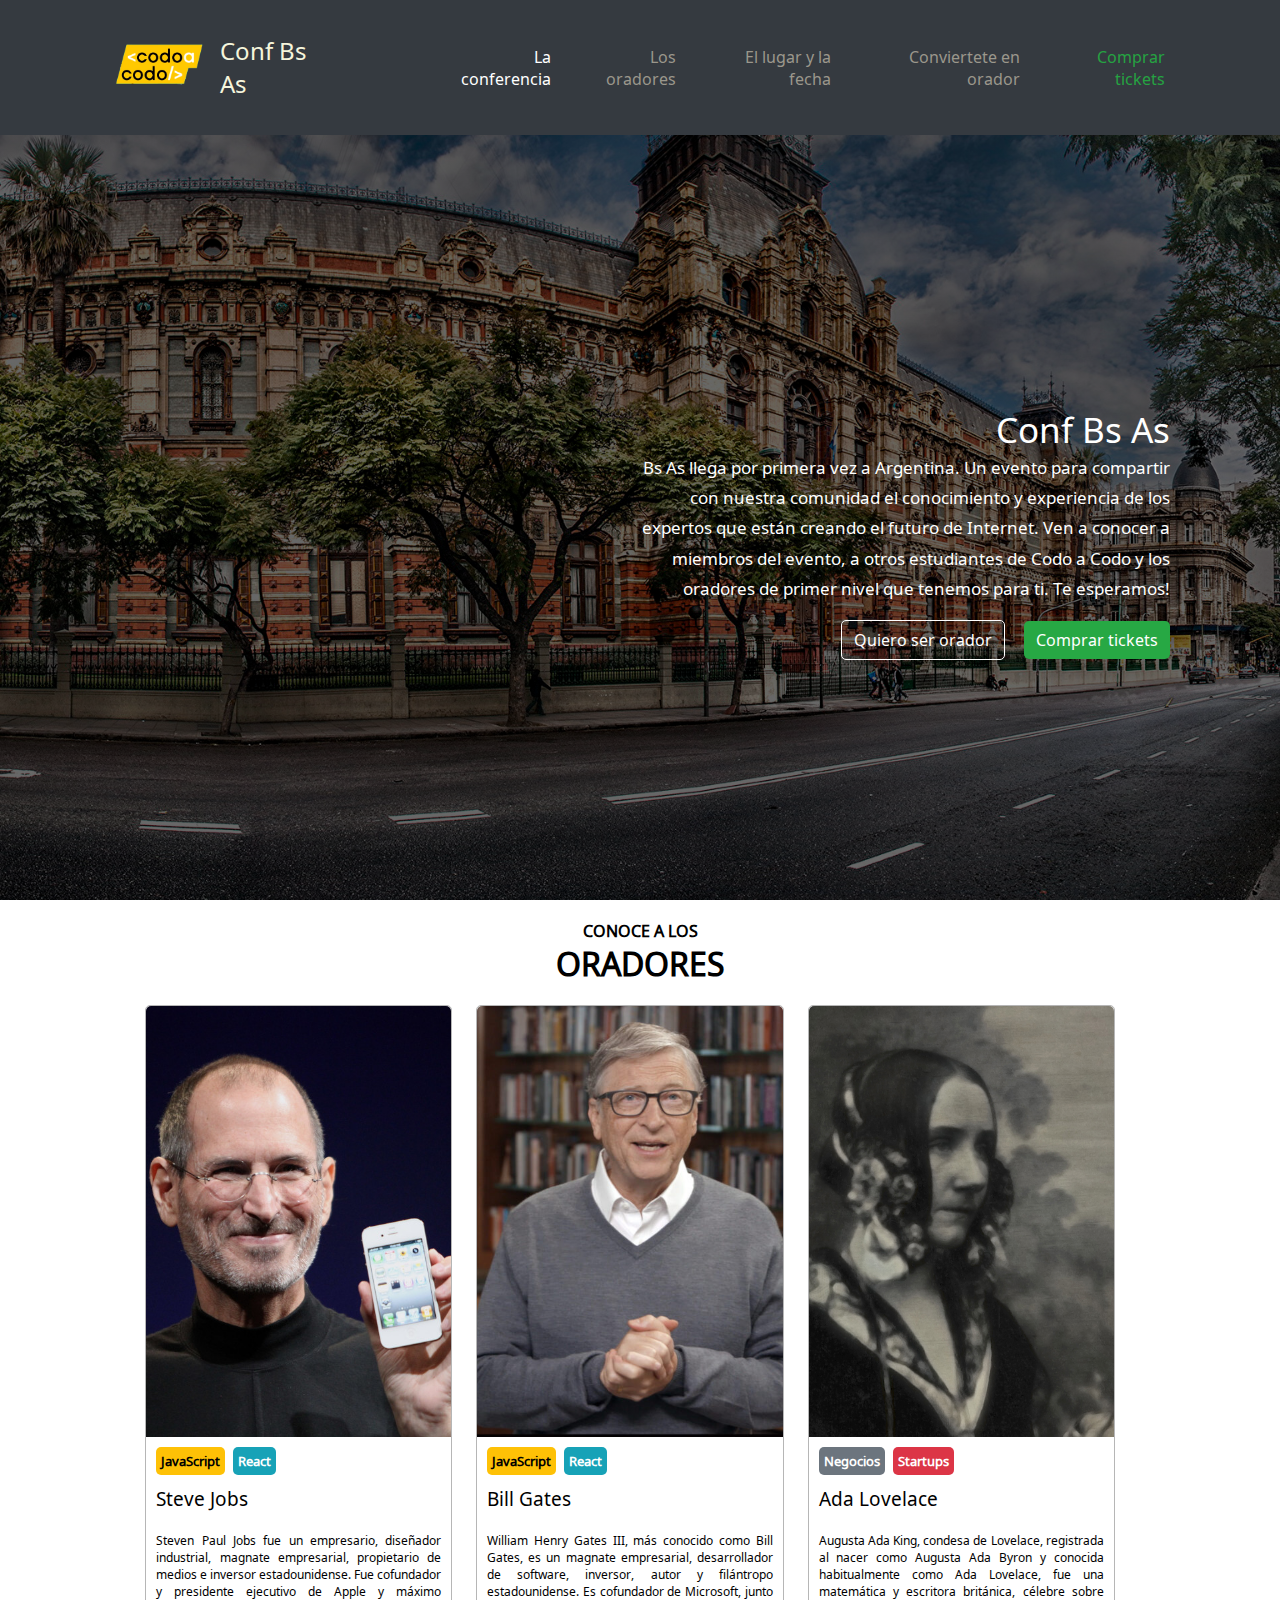
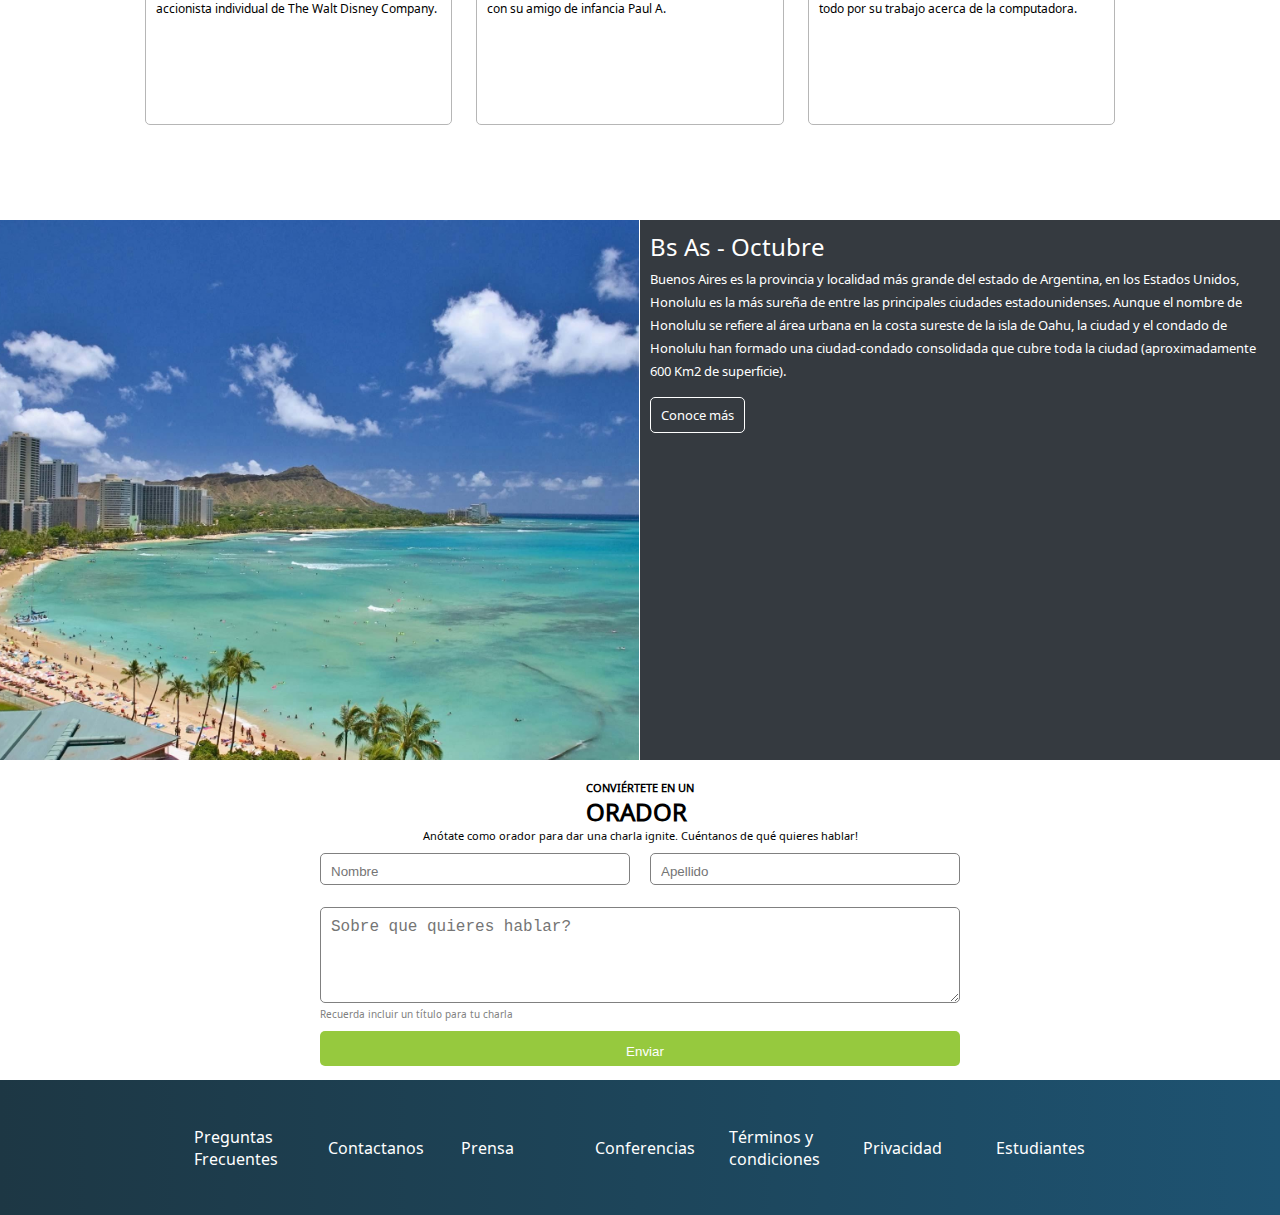
==== index.html @ f4acdaee "mi primera version con responsive first mobile" ====
<!DOCTYPE html>
<html lang="en">
<head>
    <meta charset="UTF-8">
    <meta name="viewport" content="width=device-width, initial-scale=1.0">
    <title>Proyecto Integrador Front | Gustavo Botero </title>
    
    <link rel="shortcut icon" href="./favicon.ico" type="image/x-icon">
    <link rel="stylesheet" href="./css/estilos_mobile.css">
</head>
<body>
    <header>
        <section class="header_section1">
            <div class="header_section1_div">
                <a class="header_section1_div_a" href="./index.html">
                    <img class="header_section1_div_a_img" src="./assets/img/codoacodo.png" alt="logo de codo a codo 4.0" loading="lazy">
                </a>              
                <h2 class="header_section1_div_h2">Conf Bs As</h2>
            </div>
            <div class="header_section1_div">
                <nav class="header_section1_div_nav">
                    <ul class="header_section1_div_nav_ul">
                        <li class="header_section1_div_nav_ul_li">
                            <a class="header_section1_div_nav_ul_li_a_blanco linkNav" href="#conferencia">La conferencia</a>
                        </li>
                        <li class="header_section1_div_nav_ul_li">
                            <a class="header_section1_div_nav_ul_li_a_gris linkNav" href="#oradores">Los oradores</a>
                        </li>
                        <li class="header_section1_div_nav_ul_li">
                            <a class="header_section1_div_nav_ul_li_a_gris linkNav" href="#el lugar y la fecha">El lugar y la fecha</a>
                        </li>
                        <li class="header_section1_div_nav_ul_li">
                            <a class="header_section1_div_nav_ul_li_a_gris linkNav" href="#conviertete en orador">Conviertete en orador</a>
                        </li>
                        <li class="header_section1_div_nav_ul_li">
                            <a class="header_section1_div_nav_ul_li_a_verde linkNav" href="#comprar tickets">Comprar tickets</a>
                        </li>
                    </ul>
                </nav>
            </div>                         
        </section>        
        <section id="conferencia" class="header_section2">
            <h1 class="header_section2_h1">Conf Bs As</h1>
            <p class="header_section2_p">Bs As llega por primera vez a Argentina. Un evento para compartir con nuestra comunidad el conocimiento y experiencia de los expertos que están creando el futuro de Internet. Ven a conocer a miembros del evento, a otros estudiantes de Codo a Codo y los oradores de primer nivel que tenemos para ti. Te esperamos!</p>
            <div class="header_section2_div">
                <a class="header_section2_div_a_botonConf" href="">Quiero ser orador</a>
                <a class="header_section2_div_a_botonConf_verde" href="">Comprar tickets</a>
            </div>

        </section>
    </header>
    <main>
        <section id="oradores" class="oradores">
            <h2 class="oradores_h2">
                <div class="oradores_h2_chico">CONOCE A LOS</div>
                ORADORES
            </h2>
            <div class="oradores_tarjetas">
                <img class="oradores_tarjetas_img" src="./assets/img/Steve_Jobs645.jpg" alt="" loading="lazy">
                <div class="oradores_tarjetas_cuerpoTarjeta">
                    <h4 class="oradores_tarjetas_cuerpoTarjeta_h4 colorAmarillo">JavaScript</h4>
                    <h4 class="oradores_tarjetas_cuerpoTarjeta_h4 colorCeleste">React</h4>
                    <h3 class="tituloNombre">Steve Jobs</h3>
                    <p class="oradores_tarjetas_cuerpoTarjeta_p">
                        Steven Paul Jobs ​​​​fue un empresario, diseñador industrial, magnate empresarial, propietario de medios e inversor estadounidense. Fue cofundador y presidente ejecutivo de Apple​ y máximo accionista individual de The Walt Disney Company.​
                    </p>
                </div>                
            </div>
            <div class="oradores_tarjetas">
                <img class="oradores_tarjetas_img" src="./assets/img/bill.jpg" alt="" loading="lazy">
                <div class="oradores_tarjetas_cuerpoTarjeta">
                    <h4 class="oradores_tarjetas_cuerpoTarjeta_h4 colorAmarillo">JavaScript</h4>
                    <h4 class="oradores_tarjetas_cuerpoTarjeta_h4 colorCeleste">React</h4>
                    <h3 class="tituloNombre">Bill Gates</h3>
                    <p class="oradores_tarjetas_cuerpoTarjeta_p">
                        William Henry Gates III, más conocido como Bill Gates, es un magnate empresarial, desarrollador de software, inversor, autor y filántropo estadounidense. Es cofundador de Microsoft, junto con su amigo de infancia Paul A.  
                    </p>
                </div>                
            </div>
            <div class="oradores_tarjetas">                
                <img class="oradores_tarjetas_img" src="./assets/img/ada.jpeg" alt="" loading="lazy">
                <div class="oradores_tarjetas_cuerpoTarjeta">
                    <h4 class="oradores_tarjetas_cuerpoTarjeta_h4 colorgris">Negocios</h4>
                    <h4 class="oradores_tarjetas_cuerpoTarjeta_h4 colorRojo">Startups</h4>
                    <h3 class="tituloNombre">Ada Lovelace</h3>
                    <p class="oradores_tarjetas_cuerpoTarjeta_p">
                        Augusta Ada King, condesa de Lovelace, registrada al nacer como Augusta Ada Byron y conocida habitualmente como Ada Lovelace, fue una matemática y escritora británica, célebre sobre todo por su trabajo acerca de la computadora.  
                    </p>
                </div>                
            </div>
        </section>
        <section id="el lugar y la fecha" class="division">
            <div class="div_1">

            </div>
            <div class="div_2">
                <h2 class="div_2_h2">Bs As - Octubre</h2>
                <p class="div_2_p"> Buenos Aires es la provincia y localidad más grande del estado de Argentina, en los Estados Unidos, Honolulu es la más sureña de entre las principales ciudades estadounidenses. Aunque el nombre de Honolulu se refiere al área urbana en la costa sureste de la isla de Oahu, la ciudad y el condado de Honolulu han formado una ciudad-condado consolidada que cubre toda la ciudad (aproximadamente 600 Km2 de superficie).</p>
                <a class="div_2_a" href="./pages/404.html">Conoce más</a>
            </div>            
        </section>
        <section id="conviertete en orador" class="section_form">
            <h2 class="section_form_h2">
                <div class="section_form_h2_chico">CONVIÉRTETE EN UN</div>
                 ORADOR
            </h2>
            <p class="section_form_p">Anótate como orador para dar una charla ignite. Cuéntanos de qué quieres hablar!</p>
            <form class="section_form_formulario" action="./pages/404.html" method="get">
                <div class="section_form_formulario_div1">
                    <div class="nombre">
                        <input type="text" id="name" placeholder="Nombre" required>
                    </div>
                    <div class="apellido">
                        <input type="text" id="lastname" placeholder="Apellido" required>
                    </div>                    
                </div>                
                <br>
                <div class="section_form_formulario__div2">
                    <textarea class="section_form_formulario__div2_comentario" name="comentario" id="comentario" cols="55" rows="5" placeholder="Sobre que quieres hablar?" ></textarea>
                </div>
                <p class="section_form_p_gris">Recuerda incluir un título para tu charla</p>
                <div class="section_form_formulario_div3">
                    <input class="section_form_formulario_div3_boton" type="submit" value="Enviar" >
                </div>

            </form>
        </section>
    </main>    
    <footer>
        <nav>
            <ul class="listaFooter">
                <li class="listaFooter_li">
                    <a class="linkFooter" href="./pages/404.html">Preguntas Frecuentes</a>
                </li>
                <li class="listaFooter_li">
                    <a class="linkFooter" href="./pages/404.html">Contactanos</a>
                </li>
                <li class="listaFooter_li">
                    <a class="linkFooter" href="./pages/404.html">Prensa</a></li>
                <li class="listaFooter_li">
                    <a class="linkFooter" href="./pages/404.html">Conferencias</a>
                </li>
                <li class="listaFooter_li">
                    <a class="linkFooter" href="./pages/404.html">Términos y condiciones</a>
                </li>
                <li class="listaFooter_li">
                    <a class="linkFooter" href="./pages/404.html">Privacidad</a>
                </li>
                <li class="listaFooter_li">
                    <a class="linkFooter" href="./pages/404.html">Estudiantes</a>
                </li>
            </ul>
        </nav>
    </footer>
</body>
</html>
---- css/estilos_mobile.css ----
@import url('https://fonts.googleapis.com/css2?family=Noto+Sans+Shavian&display=swap');

@media screen and (max-width: 871px) {
    
    *{
    margin: 0;
    padding: 0;
    box-sizing: border-box;
    }

    header{
        .header_section1{
        
            height: 40vh;
            width: 100%;
            display: flex;
            flex-direction: column;
            flex-wrap: nowrap;
            justify-content:space-evenly;
            background-color: rgb(53, 58, 64);
            color: beige;
            align-items:center;
            font-family: 'Noto Sans Shavian', sans-serif;
        
            .header_section1_div{
                display: flex;
                flex-direction: column;
                align-items: center;
        
                .header_section1_div_a{
        
                    .header_section1_div_a_img{
                        width: 120px;
                    }
                }
        
                .header_section1_div_h2{
        
                    font-weight: 200;
                }
        
                .header_section1_div_nav{
        
                    .header_section1_div_nav_ul{
                        display: flex;
                        flex-direction: column;
                        flex-wrap: nowrap;
        
                        .header_section1_div_nav_ul_li{
                            list-style: none;
                            text-align: center;
                            font-size: 1rem;                 
    
                            .linkNav{
                                text-decoration: none;
                            }
                        
                            .header_section1_div_nav_ul_li_a_blanco{
                                color: white;
                            }
                        
                            .header_section1_div_nav_ul_li_a_gris{
                                color: rgb(155, 151, 140)
                            }
                        
                            .header_section1_div_nav_ul_li_a_verde{
                                color: rgb(37, 163, 66);
                            }                        
                        }
                    }
                }
            }
        }
    }
    .header_section2{
        height: 55vh;
        width: 100%;
        background-image: linear-gradient(to right, #00000097,#00000097), url("../assets/img/ba1.jpg");
        background-size:cover;
        background-repeat: no-repeat;
        background-position: center;
        color: white;    
        text-align: justify;
        font-family: 'Noto Sans Shavian', sans-serif;
        display: flex;
        flex-direction: column;
        flex-wrap: nowrap;
        align-items: end;
        padding: 10px;
    
        .header_section2_h1{   
            margin-top: 20%;         
            font-size: 2.2rem;
            font-weight:500;
        }
    
        .header_section2_p{
            width: 100%;            
            font-size: 1.05rem;
            line-height: 1.2;
            font-family: 'Noto Sans Shavian', sans-serif;
        }
    
        .header_section2_div{
            margin-top: 20px;
            .header_section2_div_a_botonConf{
                color: white;
                text-decoration: none;
                margin: 15px;
                border:solid thin white;
                border-radius: 5px;
                padding: 8px 12px;
            }
    
            .header_section2_div_a_botonConf_verde{
                color: white;
                text-decoration: none;
                background-color: rgb(39, 168, 68);
                border-radius: 5px;
                padding: 8px 12px; 
            }
        }
    }
    
    .oradores{
        background-color: white;
        width: 100%;
        height: 100%;
        margin: 0 auto;
        text-align: center;
        font-family: 'Noto Sans Shavian', sans-serif;
    
        .oradores_h2{
            margin-top: 20px;
            font-size: 2rem;
        
            .oradores_h2_chico{
                font-size: 1rem;
            }
        }
        .oradores_tarjetas{
            background-color: white;
            border: 1px solid rgb(182, 182, 182);
            border-radius: 5px;
            width: 100%;
            height: 100%;
            display: flex;
            flex-direction: column;
            flex-wrap: nowrap;
            margin-top: 20px;
            text-align:justify;
            font-size: 0.9rem;
        
            .oradores_tarjetas_img{
                width: 100%;
                height: 80%;
                border-radius: 5px 5px 0 0;
                object-fit:cover;
                background-position: center;
            }
        
            .oradores_tarjetas_cuerpoTarjeta{
                margin-top: 20px;
                margin: 10px;
                font-family: 'Noto Sans Shavian', sans-serif;
                font-size: 0.7rem;
    
                .oradores_tarjetas_cuerpoTarjeta_h4{
                    display: inline-block;
                    border-radius: 5PX;
                    margin-right: 5PX;
                    padding: 0 2px;                
                }
        
                .tituloNombre{
                    margin-top: 5px;
                    margin-bottom: 5px;
                    font-size: 25px;
                    font-weight: lighter;
                    font-size: 1.2rem;
                }
    
                .colorCeleste{
                    font-size: 0.8rem;
                    background-color: rgb(23, 162, 183);
                    color: white;
                    border-radius: 5px;
                    padding: 5px;
                    align-content: center;
                }
                
                .colorAmarillo{
                    font-size: 0.8rem;
                    color: black;
                    background-color: rgb(254, 193, 6);
                    border-radius: 5px;
                    padding: 5px;
                    align-content: center;
                }
                
                .colorgris{
                    font-size: 0.8rem;
                    background-color: rgb(108, 117, 126);
                    color: white;
                    border-radius: 5px;
                    padding: 5px;
                }
                
                .colorRojo{
                    font-size: 0.8rem;
                    background-color: rgb(220, 53, 70);
                    color: white;
                    border-radius: 5px;
                    padding: 5px;
                }             
            }
        }
    }
    .division{
        margin-top: 20px;
        display: flex;
        flex-direction: column;
        flex-wrap: nowrap;
        align-items: end;
        height: 700px;
        width: 100%;
        gap: 20px;
        .div_1{
            height: 65%;
            width: 100%;
            background-image: url("../assets/img/honolulu.jpg");        
            background-size:cover;
            background-repeat: no-repeat;
            background-position: center;
            }
        }
    
        .div_2{
            height: 50%;
            width: 100%;
            
            padding: 10px;
            background-color: rgb(53, 58, 64);  
            color: white;
            font-family: 'Noto Sans Shavian', sans-serif;
    
            .div_2_h2{
                font-weight: 500;
                font-size: 1.5rem;
                margin-top: 20px;
                margin-bottom: 20px;
            }
    
            .div_2_p{
                font-weight: 200;
                font-size: 0.8rem;
                line-height: 1.8;
                margin-bottom: 20px;
                text-align: justify;
            }
    
            .div_2_a{
                font-weight: 200;
                font-size: 0.8rem;
                color: white;
                text-decoration: none;
                border:solid thin white;
                border-radius: 5px;
                padding: 8px 10px;
            }
        }
    .section_form{
        font-family: 'Noto Sans Shavian';
        display: flex;
        flex-direction: column;
        flex-wrap: nowrap;
        height: 300px;
        width: 100%;
        margin-top: 20px;
        align-items: center;   
    
        .section_form_h2{
            font-size: 1.5rem;
    
            .section_form_h2_chico{
                font-size:  0.7rem;
            }
        }
    
        .section_form_p{
            font-size: 0.7rem;
            margin-bottom: 10px;
            font-weight:normal;
        }
    
        .section_form_p_gris{
            font-size: 0.6rem;
            color: gray;
            width: 100%;
            text-align: left;
        }
        
        .section_form_formulario{
    
            width: 90%;
            align-items: center;
            align-content: center;
            justify-content: center;
            flex-wrap: nowrap;
            margin: 0 auto;
    
            .section_form_formulario_div1{
    
                width: 100%;
                display: flex;
                flex-direction: row;
                flex-wrap: nowrap;
                gap:20px;
    
                .nombre{
                    width: 50%;                
                }
    
                .apellido{
                    width: 50%;                
                }            
            }
    
            .section_form_formulario__div2{
                width: 100%;
                .section_form_formulario__div2_comentario{
                    
                    width: 100%;
                    height: 6rem;
                    border-color: gray;
                    border-radius: 5px;
                    padding-left: 10px;
                    padding-top: 10px;
                    font-size: 1.0rem;
                }
            }
    
            .section_form_formulario_div3{
    
                width: 100%;
    
                .section_form_formulario_div3_boton{
                    width: 100%;
                    height: 2.2rem;
                    margin-top: 10px;
                    color: white;
                    background-color: rgb(150, 201, 62);
                    border-radius: 5px;
                    border: none;
                }
            }
        }
    }
    
    input {
        width: 100%;
        height: 2rem;
        padding-left: 10px;
        padding-top: 5px;
        border-radius: 5px;
        border-width: 1px;
        border-color: gray;
        border-style:solid;
    }
    footer{
        margin-top: 20px;
        height: 30vh;
        background-image: linear-gradient(to right, #1d3744, #1d3e4f, #1d455a, #1d4c66, #1e5372);    
        display: flex;
        flex-direction: column;
        flex-wrap: nowrap;
        justify-content: center;
        align-items: center;
        text-align: center;
    
        .listaFooter{
            display:flex;
            flex-direction: column;
            flex-wrap: nowrap; 
            justify-content: space-evenly;
            align-items:center;
    
            .listaFooter_li{
                list-style: none;
                width: 100%;
    
                .linkFooter{
                    text-decoration: none;                
                    color: white;
                    font-family: 'Noto Sans Shavian', sans-serif;
                
                }
            }
        }    
    }
    
}


@media screen and (min-width: 872px) {
 
    *{
        margin: 0;
        padding: 0;
        box-sizing: border-box;
    }
    
    header{
        .header_section1{
        
            height: 15vh;
            display: flex;
            flex-direction: row;
            flex-wrap: nowrap;
            justify-content: space-between;
            background-color: rgb(53, 58, 64);
            color: beige;
            align-items:center;
            font-family: 'Noto Sans Shavian', sans-serif;
        
            .header_section1_div{
                display: flex;
                flex-direction: row;
                align-items: center;
                margin-left: 100px;
        
                .header_section1_div_a{
        
                    .header_section1_div_a_img{
                        width: 120px;
                    }
                }
        
                .header_section1_div_h2{
        
                    font-weight: 200;
                }
        
                .header_section1_div_nav{
        
                    .header_section1_div_nav_ul{
                        display: flex;
                        flex-direction: row;
                        flex-wrap: nowrap; 
                        margin-right: 100px; 
        
                        .header_section1_div_nav_ul_li{
                            list-style: none;  
                            margin: 15px;
                            text-align: right;
                            font-size: 1rem;                 
    
                            .linkNav{
                                text-decoration: none;
                            }
                        
                            .header_section1_div_nav_ul_li_a_blanco{
                                color: white;
                            }
                        
                            .header_section1_div_nav_ul_li_a_gris{
                                color: rgb(155, 151, 140)
                            }
                        
                            .header_section1_div_nav_ul_li_a_verde{
                                color: rgb(37, 163, 66);
                            }                        
                        }
                    }
                }
            }
        }
    
        .header_section2{
            height: 85vh;
            background-image: linear-gradient(to right, #00000097,#00000097), url("../assets/img/ba1.jpg");
            background-size: cover;
            background-repeat: no-repeat;
            background-position: center;
            background-attachment: fixed;
            color: white;    
            text-align: right;
            padding-top: 30vh;
            font-family: 'Noto Sans Shavian', sans-serif;
            display: flex;
            flex-direction: column;
            flex-wrap: nowrap;
            align-items: end;
    
            .header_section2_h1{            
                font-size: 2.2rem;
                font-weight:500;
                margin-right: 110px;
            }
    
            .header_section2_p{
                width: 42%;            
                font-size: 1.05rem;
                line-height: 1.8;
                font-family: 'Noto Sans Shavian', sans-serif;
                margin-right: 110px;
            }
    
            .header_section2_div{
    
                margin-top: 25px;
                .header_section2_div_a_botonConf{
                    color: white;
                    text-decoration: none;
                    margin: 15px;
                    border:solid thin white;
                    border-radius: 5px;
                    padding: 8px 12px;
                }
    
                .header_section2_div_a_botonConf_verde{
                    color: white;
                    text-decoration: none;
                    background-color: rgb(39, 168, 68);
                    margin-right: 110px;
                    border-radius: 5px;
                    padding: 8px 12px; 
                }
            }
        }
    }
    
    .oradores{
        background-color: white;
        width: 80%;
        height: 100vh;
        margin: 0 auto;
        text-align: center;
        font-family: 'Noto Sans Shavian', sans-serif;
    
        .oradores_h2{
            margin-top: 20px;
            font-size: 2rem;
        
            .oradores_h2_chico{
                font-size: 1rem;
            }
        }
    
        .oradores_tarjetas{
            background-color: white;
            border: 1px solid rgb(182, 182, 182);
            border-radius: 5px;
            width: 30%;
            height: 80%;
            display: inline-flex;
            flex-direction: column;
            flex-wrap: nowrap;        
            margin-right: 20px;
            margin-top: 20px;
            text-align:justify;
            font-size: 0.9rem;
        
            .oradores_tarjetas_img{
                width: 100%;
                height: 60%;
                border-radius: 5px 5px 0 0;
                object-fit: cover;
            }
        
            .oradores_tarjetas_cuerpoTarjeta{
                margin-top: 50px;
                margin: 10px;
                font-family: 'Noto Sans Shavian', sans-serif;
                font-size: 0.75rem;
    
                .oradores_tarjetas_cuerpoTarjeta_h4{
                    display: inline-block;
                    border-radius: 5PX;
                    margin-right: 5PX;
                    padding: 0 5px;                
                }
        
                .tituloNombre{
                    margin-top: 10px;
                    margin-bottom: 20px;
                    font-size: 25px;
                    font-weight: lighter;
                    font-size: 1.2rem;
                }
    
                .colorCeleste{
                    font-size: 0.8rem;
                    background-color: rgb(23, 162, 183);
                    color: white;
                    border-radius: 5px;
                    padding: 5px;
                    align-content: center;
                }
                
                .colorAmarillo{
                    font-size: 0.8rem;
                    color: black;
                    background-color: rgb(254, 193, 6);
                    border-radius: 5px;
                    padding: 5px;
                    align-content: center;
                }
                
                .colorgris{
                    font-size: 0.8rem;
                    background-color: rgb(108, 117, 126);
                    color: white;
                    border-radius: 5px;
                    padding: 5px;
                }
                
                .colorRojo{
                    font-size: 0.8rem;
                    background-color: rgb(220, 53, 70);
                    color: white;
                    border-radius: 5px;
                    padding: 5px;
                }             
            }
        }
    }
    
    .division{
        display: flex;
        flex-direction: row;
        flex-wrap: nowrap;
        height: 60vh;
        gap: 1px;
    
        .div_1{
            height: 100%;
            width: 50%;
            background-image: url("../assets/img/honolulu.jpg");
            background-position: center;
            background-size:cover;
            background-repeat: no-repeat;
            }
        }
    
        .div_2{
            width: 50%;
            padding: 10px;
            background-color: rgb(53, 58, 64);  
            color: white;
            font-family: 'Noto Sans Shavian', sans-serif;
    
            .div_2_h2{
                font-weight: 500;
                font-size: 1.5rem;
                margin-bottom: 5px;
            }
    
            .div_2_p{
                font-weight: 200;
                font-size: 0.8rem;
                line-height: 1.8;
                margin-bottom: 20px;
            }
    
            .div_2_a{
                font-weight: 200;
                font-size: 0.8rem;
                color: white;
                text-decoration: none;
                border:solid thin white;
                border-radius: 5px;
                padding: 8px 10px;
            }
        }
    
    .section_form{
        font-family: 'Noto Sans Shavian';
        display: flex;
        flex-direction: column;
        flex-wrap: nowrap;
        height: 300px;
        width: 100%;
        margin-top: 20px;
        align-items: center;   
    
        .section_form_h2{
            font-size: 1.5rem;
    
            .section_form_h2_chico{
                font-size:  0.7rem;
            }
        }
    
        .section_form_p{
            font-size: 0.7rem;
            margin-bottom: 10px;
            font-weight:normal;
        }
    
        .section_form_p_gris{
            font-size: 0.6rem;
            color: gray;
            width: 100%;
            text-align: left;
        }
        
        .section_form_formulario{
    
            width: 50%;
            align-items: center;
            align-content: center;
            justify-content: center;
            flex-wrap: nowrap;
            margin: 0 auto;
    
            .section_form_formulario_div1{
    
                width: 100%;
                display: flex;
                flex-direction: row;
                flex-wrap: nowrap;
                gap:20px;
    
                .nombre{
                    width: 50%;                
                }
    
                .apellido{
                    width: 50%;                
                }            
            }
    
            .section_form_formulario__div2{
                width: 100%;
                .section_form_formulario__div2_comentario{
                    
                    width: 100%;
                    height: 6rem;
                    border-color: gray;
                    border-radius: 5px;
                    padding-left: 10px;
                    padding-top: 10px;
                    font-size: 1.0rem;
                }
            }
    
            .section_form_formulario_div3{
    
                width: 100%;
    
                .section_form_formulario_div3_boton{
                    width: 100%;
                    height: 2.2rem;
                    margin-top: 10px;
                    color: white;
                    background-color: rgb(150, 201, 62);
                    border-radius: 5px;
                    border: none;
                }
            }
        }
    }
    
    input {
        width: 100%;
        height: 2rem;
        padding-left: 10px;
        padding-top: 5px;
        border-radius: 5px;
        border-width: 1px;
        border-color: gray;
        border-style:solid;
    }
    
    footer{
        height: 15vh;
        background-image: linear-gradient(to right, #1d3744, #1d3e4f, #1d455a, #1d4c66, #1e5372);    
        padding-left: 150px;
        padding-right: 150px;
        display: flex;
        flex-direction: column;
        flex-wrap: nowrap;
        justify-content: center;
    
        .listaFooter{
            display:flex;
            flex-direction: row;
            flex-wrap: nowrap; 
            justify-content: space-evenly;
            align-items:center;
    
            .listaFooter_li{
                list-style: none;
                width: 90px;
    
                .linkFooter{
                    text-decoration: none;                
                    color: white;
                    font-family: 'Noto Sans Shavian', sans-serif;
                
                }
            }
        }    
    }
}
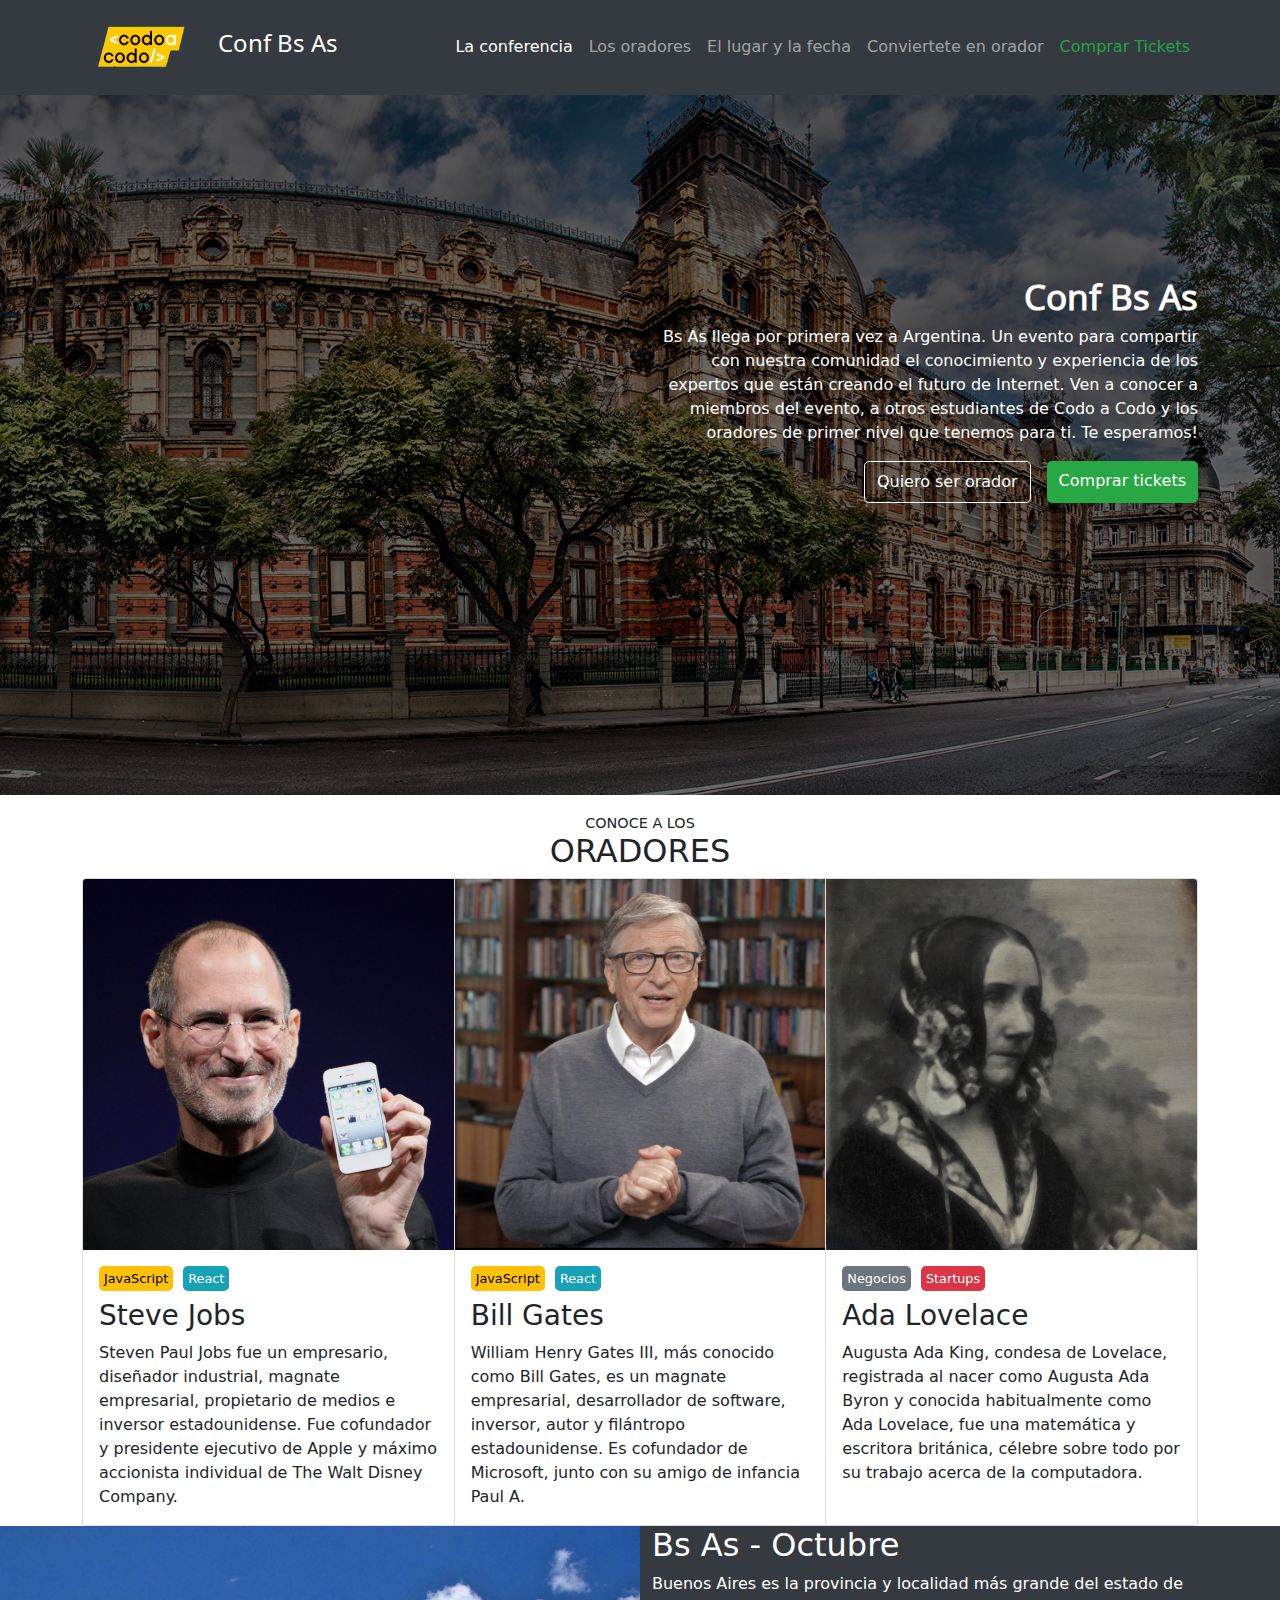
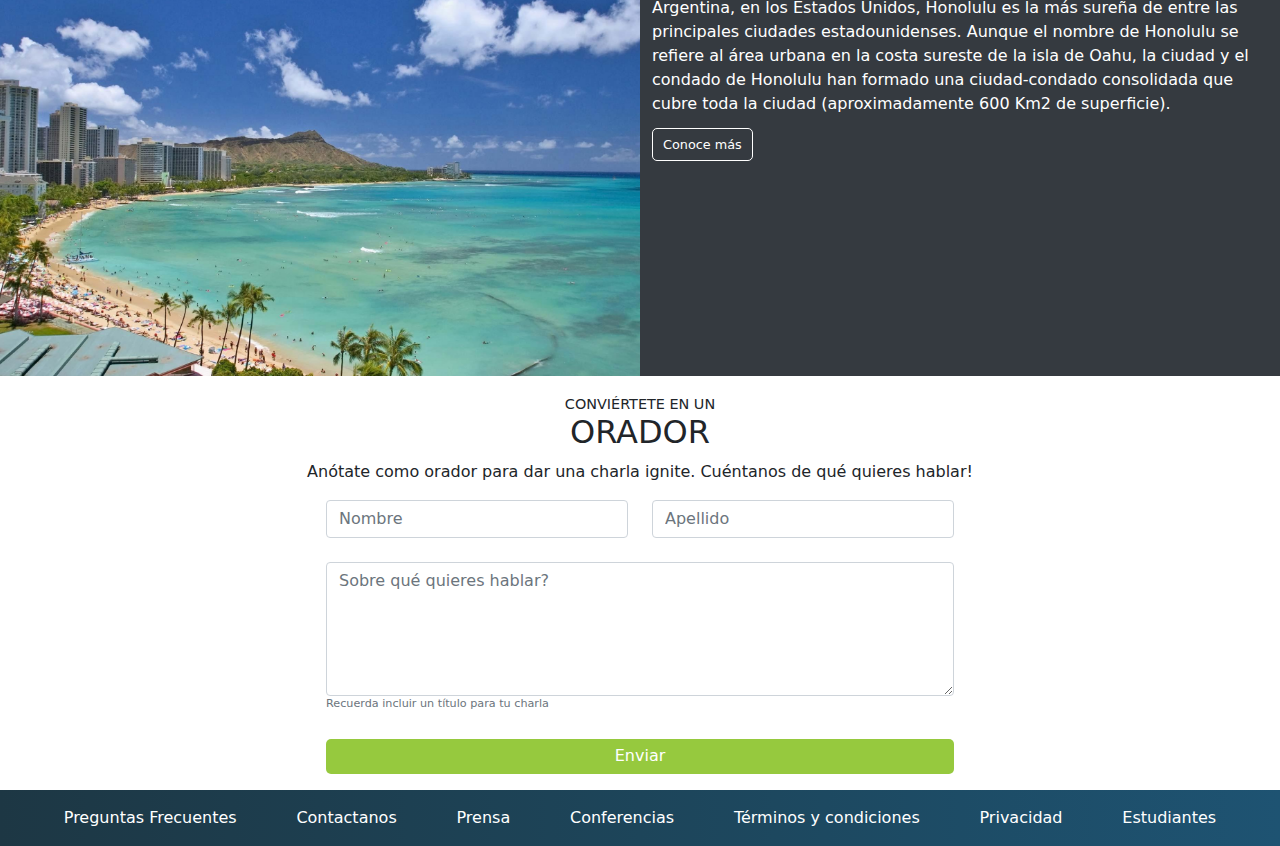
==== commit 5fb50236: "agrego bs" ====
--- a/index.html
+++ b/index.html
@@ -6,151 +6,169 @@
     <title>Proyecto Integrador Front | Gustavo Botero </title>
     
     <link rel="shortcut icon" href="./favicon.ico" type="image/x-icon">
-    <link rel="stylesheet" href="./css/estilos_mobile.css">
+    <link rel="stylesheet" href="./css/bootstrap.min.css">
+    <link rel="stylesheet" href="./css/estilos_bootstraps.css">
 </head>
 <body>
     <header>
-        <section class="header_section1">
-            <div class="header_section1_div">
-                <a class="header_section1_div_a" href="./index.html">
-                    <img class="header_section1_div_a_img" src="./assets/img/codoacodo.png" alt="logo de codo a codo 4.0" loading="lazy">
-                </a>              
-                <h2 class="header_section1_div_h2">Conf Bs As</h2>
+        <nav class="navbar navbar-expand-lg navbar-dark bg-header">
+            <div class="container">
+              <a class="navbar-brand" href="#">
+                <img src="./assets/img/codoacodo.png" alt="logo de codo a codo 4.0" width="120px" loading="lazy">
+              </a>
+              <h2 class="h2-header">Conf Bs As</h2>
+              <button class="navbar-toggler" type="button" data-bs-toggle="collapse" data-bs-target="#navbarSupportedContent" aria-controls="navbarSupportedContent" aria-expanded="false" aria-label="Toggle navigation">
+                <span class="navbar-toggler-icon"></span>
+              </button>
+              <div class="collapse navbar-collapse" id="navbarSupportedContent">
+                <ul class="navbar-nav me-auto mb-2 mb-lg-0 w-100 justify-content-end">
+                  <li class="nav-item">
+                    <a class="nav-link active" aria-current="page" href="#conferencia">La conferencia</a>
+                  </li>
+                  <li class="nav-item">
+                    <a class="nav-link" href="#oradores">Los oradores</a>
+                  </li>
+                  <li class="nav-item">
+                    <a class="nav-link" href="#el lugar y la fecha">El lugar y la fecha</a>
+                  </li>
+                  <li class="nav-item">
+                    <a class="nav-link" href="#conviertete en orador">Conviertete en orador</a>
+                  </li>    
+                  <li class="nav-item">
+                    <a class="nav-link ancla-verde" href="#comprar tickets">Comprar Tickets</a>
+                  </li>                
+                </ul>
+              </div>
             </div>
-            <div class="header_section1_div">
-                <nav class="header_section1_div_nav">
-                    <ul class="header_section1_div_nav_ul">
-                        <li class="header_section1_div_nav_ul_li">
-                            <a class="header_section1_div_nav_ul_li_a_blanco linkNav" href="#conferencia">La conferencia</a>
-                        </li>
-                        <li class="header_section1_div_nav_ul_li">
-                            <a class="header_section1_div_nav_ul_li_a_gris linkNav" href="#oradores">Los oradores</a>
-                        </li>
-                        <li class="header_section1_div_nav_ul_li">
-                            <a class="header_section1_div_nav_ul_li_a_gris linkNav" href="#el lugar y la fecha">El lugar y la fecha</a>
-                        </li>
-                        <li class="header_section1_div_nav_ul_li">
-                            <a class="header_section1_div_nav_ul_li_a_gris linkNav" href="#conviertete en orador">Conviertete en orador</a>
-                        </li>
-                        <li class="header_section1_div_nav_ul_li">
-                            <a class="header_section1_div_nav_ul_li_a_verde linkNav" href="#comprar tickets">Comprar tickets</a>
-                        </li>
-                    </ul>
-                </nav>
-            </div>                         
-        </section>        
-        <section id="conferencia" class="header_section2">
-            <h1 class="header_section2_h1">Conf Bs As</h1>
-            <p class="header_section2_p">Bs As llega por primera vez a Argentina. Un evento para compartir con nuestra comunidad el conocimiento y experiencia de los expertos que están creando el futuro de Internet. Ven a conocer a miembros del evento, a otros estudiantes de Codo a Codo y los oradores de primer nivel que tenemos para ti. Te esperamos!</p>
-            <div class="header_section2_div">
-                <a class="header_section2_div_a_botonConf" href="">Quiero ser orador</a>
-                <a class="header_section2_div_a_botonConf_verde" href="">Comprar tickets</a>
+          </nav>
+        <section class="col img-header text-end" id="conferencia">
+            <div class="container col">
+                <h1 class="img-header-h1">Conf Bs As</h1>
+                <div class="row">
+                    <div class="col">
+                    </div>
+                    <div class="col">
+                        <p>Bs As llega por primera vez a Argentina. Un evento para compartir con nuestra comunidad el conocimiento y experiencia de los expertos que están creando el futuro de Internet. Ven a conocer a miembros del evento, a otros estudiantes de Codo a Codo y los oradores de primer nivel que tenemos para ti. Te esperamos!</p>
+                    </div> 
+                </div>                               
+                <div class="row justify-content-end gap-3">
+                    <a class="botonConf w-auto" href="">Quiero ser orador</a>
+                    <a class="botonConf_verde w-auto" href="">Comprar tickets</a>
+                </div>
             </div>
-
         </section>
     </header>
-    <main>
-        <section id="oradores" class="oradores">
-            <h2 class="oradores_h2">
-                <div class="oradores_h2_chico">CONOCE A LOS</div>
+    <main class="container-fluid col">
+        <section class="container col" id="oradores">
+            <h2 class="text-center">
+                <div class="h2-chica">CONOCE A LOS</div>
                 ORADORES
             </h2>
-            <div class="oradores_tarjetas">
-                <img class="oradores_tarjetas_img" src="./assets/img/Steve_Jobs645.jpg" alt="" loading="lazy">
-                <div class="oradores_tarjetas_cuerpoTarjeta">
-                    <h4 class="oradores_tarjetas_cuerpoTarjeta_h4 colorAmarillo">JavaScript</h4>
-                    <h4 class="oradores_tarjetas_cuerpoTarjeta_h4 colorCeleste">React</h4>
-                    <h3 class="tituloNombre">Steve Jobs</h3>
-                    <p class="oradores_tarjetas_cuerpoTarjeta_p">
-                        Steven Paul Jobs ​​​​fue un empresario, diseñador industrial, magnate empresarial, propietario de medios e inversor estadounidense. Fue cofundador y presidente ejecutivo de Apple​ y máximo accionista individual de The Walt Disney Company.​
-                    </p>
-                </div>                
-            </div>
-            <div class="oradores_tarjetas">
-                <img class="oradores_tarjetas_img" src="./assets/img/bill.jpg" alt="" loading="lazy">
-                <div class="oradores_tarjetas_cuerpoTarjeta">
-                    <h4 class="oradores_tarjetas_cuerpoTarjeta_h4 colorAmarillo">JavaScript</h4>
-                    <h4 class="oradores_tarjetas_cuerpoTarjeta_h4 colorCeleste">React</h4>
-                    <h3 class="tituloNombre">Bill Gates</h3>
-                    <p class="oradores_tarjetas_cuerpoTarjeta_p">
-                        William Henry Gates III, más conocido como Bill Gates, es un magnate empresarial, desarrollador de software, inversor, autor y filántropo estadounidense. Es cofundador de Microsoft, junto con su amigo de infancia Paul A.  
-                    </p>
-                </div>                
-            </div>
-            <div class="oradores_tarjetas">                
-                <img class="oradores_tarjetas_img" src="./assets/img/ada.jpeg" alt="" loading="lazy">
-                <div class="oradores_tarjetas_cuerpoTarjeta">
-                    <h4 class="oradores_tarjetas_cuerpoTarjeta_h4 colorgris">Negocios</h4>
-                    <h4 class="oradores_tarjetas_cuerpoTarjeta_h4 colorRojo">Startups</h4>
-                    <h3 class="tituloNombre">Ada Lovelace</h3>
-                    <p class="oradores_tarjetas_cuerpoTarjeta_p">
-                        Augusta Ada King, condesa de Lovelace, registrada al nacer como Augusta Ada Byron y conocida habitualmente como Ada Lovelace, fue una matemática y escritora británica, célebre sobre todo por su trabajo acerca de la computadora.  
-                    </p>
-                </div>                
-            </div>
-        </section>
-        <section id="el lugar y la fecha" class="division">
-            <div class="div_1">
-
-            </div>
-            <div class="div_2">
-                <h2 class="div_2_h2">Bs As - Octubre</h2>
-                <p class="div_2_p"> Buenos Aires es la provincia y localidad más grande del estado de Argentina, en los Estados Unidos, Honolulu es la más sureña de entre las principales ciudades estadounidenses. Aunque el nombre de Honolulu se refiere al área urbana en la costa sureste de la isla de Oahu, la ciudad y el condado de Honolulu han formado una ciudad-condado consolidada que cubre toda la ciudad (aproximadamente 600 Km2 de superficie).</p>
-                <a class="div_2_a" href="./pages/404.html">Conoce más</a>
+            <div class="card-group">
+                <div class="card">
+                    <img src="./assets/img/Steve_Jobs645.jpg" class="card-img-top" alt="" loading="lazy">
+                    <div class="card-body">
+                        <h4 class="h4tarjeta colorAmarillo">JavaScript</h4>
+                        <h4 class="h4tarjeta colorCeleste">React</h4>
+                        <h3 class="card-title">Steve Jobs</h3>
+                        <p class="card-text">
+                            Steven Paul Jobs ​​​​fue un empresario, diseñador industrial, magnate empresarial, propietario de medios e inversor estadounidense. Fue cofundador y presidente ejecutivo de Apple​ y máximo accionista individual de The Walt Disney Company.​
+                        </p>
+                    </div>                
+                </div>
+                <div class="card">
+                    <img src="./assets/img/bill.jpg" class="card-img-top" alt="" loading="lazy">
+                    <div class="card-body">
+                        <h4 class="h4tarjeta colorAmarillo">JavaScript</h4>
+                        <h4  class="h4tarjeta colorCeleste">React</h4>
+                        <h3 class="card-title">Bill Gates</h3>
+                        <p class="card-text">
+                            William Henry Gates III, más conocido como Bill Gates, es un magnate empresarial, desarrollador de software, inversor, autor y filántropo estadounidense. Es cofundador de Microsoft, junto con su amigo de infancia Paul A.  
+                        </p>
+                    </div>                
+                </div>
+                <div class="card">                
+                    <img src="./assets/img/ada.jpeg" class="card-img-top" alt="" loading="lazy">
+                    <div class="card-body">
+                        <h4 class="h4tarjeta colorGris">Negocios</h4>
+                        <h4 class="h4tarjeta colorRojo">Startups</h4>
+                        <h3 class="card-title">Ada Lovelace</h3>
+                        <p class="card-text">
+                            Augusta Ada King, condesa de Lovelace, registrada al nacer como Augusta Ada Byron y conocida habitualmente como Ada Lovelace, fue una matemática y escritora británica, célebre sobre todo por su trabajo acerca de la computadora.  
+                        </p>
+                    </div>                
+                </div>
             </div>            
         </section>
-        <section id="conviertete en orador" class="section_form">
-            <h2 class="section_form_h2">
-                <div class="section_form_h2_chico">CONVIÉRTETE EN UN</div>
+        <section class="sec_div" id="el lugar y la fecha">
+                <div class="division row">
+                    <div class="div_1 img-fluid col-12 col-md-6">
+    
+                    </div>
+                    <div class="div_2 col-12 col-md-6">
+                        <h2>Bs As - Octubre</h2>
+                        <p> Buenos Aires es la provincia y localidad más grande del estado de Argentina, en los Estados Unidos, Honolulu es la más sureña de entre las principales ciudades estadounidenses. Aunque el nombre de Honolulu se refiere al área urbana en la costa sureste de la isla de Oahu, la ciudad y el condado de Honolulu han formado una ciudad-condado consolidada que cubre toda la ciudad (aproximadamente 600 Km2 de superficie).</p>
+                        <a class="div_2_a" href="./pages/404.html">Conoce más</a>
+                    </div>
+                </div>                                   
+        </section>
+        <section class="form col justify-content-end" id="conviertete en orador">
+            <h2 class="text-center">
+                <div class="h2-chica">CONVIÉRTETE EN UN</div>
                  ORADOR
             </h2>
-            <p class="section_form_p">Anótate como orador para dar una charla ignite. Cuéntanos de qué quieres hablar!</p>
-            <form class="section_form_formulario" action="./pages/404.html" method="get">
-                <div class="section_form_formulario_div1">
-                    <div class="nombre">
-                        <input type="text" id="name" placeholder="Nombre" required>
+            <p class="text-center">Anótate como orador para dar una charla ignite. Cuéntanos de qué quieres hablar!</p>
+            <form class="col w-50 centrado" action="./pages/404.html" method="get">
+                <div class="row">
+                    <div class="col">
+                        <input class="form-control w-100" type="text" id="name" placeholder="Nombre" required>
                     </div>
-                    <div class="apellido">
-                        <input type="text" id="lastname" placeholder="Apellido" required>
+                    <div class="col">
+                        <input class="form-control w-100" type="text" id="lastname" placeholder="Apellido" required>
                     </div>                    
                 </div>                
                 <br>
-                <div class="section_form_formulario__div2">
-                    <textarea class="section_form_formulario__div2_comentario" name="comentario" id="comentario" cols="55" rows="5" placeholder="Sobre que quieres hablar?" ></textarea>
+                <div class="w-100">
+                    <textarea class="form-control w-100" name="comentario" id="comentario" cols="55" rows="5" placeholder="Sobre qué quieres hablar?" ></textarea>
                 </div>
-                <p class="section_form_p_gris">Recuerda incluir un título para tu charla</p>
-                <div class="section_form_formulario_div3">
-                    <input class="section_form_formulario_div3_boton" type="submit" value="Enviar" >
+                <p class="p_form">Recuerda incluir un título para tu charla</p>
+                <div>
+                    <input class="boton_enviar w-100" type="submit" value="Enviar" >
                 </div>
 
             </form>
         </section>
     </main>    
-    <footer>
-        <nav>
-            <ul class="listaFooter">
-                <li class="listaFooter_li">
-                    <a class="linkFooter" href="./pages/404.html">Preguntas Frecuentes</a>
-                </li>
-                <li class="listaFooter_li">
-                    <a class="linkFooter" href="./pages/404.html">Contactanos</a>
-                </li>
-                <li class="listaFooter_li">
-                    <a class="linkFooter" href="./pages/404.html">Prensa</a></li>
-                <li class="listaFooter_li">
-                    <a class="linkFooter" href="./pages/404.html">Conferencias</a>
-                </li>
-                <li class="listaFooter_li">
-                    <a class="linkFooter" href="./pages/404.html">Términos y condiciones</a>
-                </li>
-                <li class="listaFooter_li">
-                    <a class="linkFooter" href="./pages/404.html">Privacidad</a>
-                </li>
-                <li class="listaFooter_li">
-                    <a class="linkFooter" href="./pages/404.html">Estudiantes</a>
-                </li>
-            </ul>
-        </nav>
+    <footer class="container-fluid footer">
+        <div class="row mt-3 h-100 align-items-center">
+            <nav  class="navbar navbar-expand-lg">
+                <ul class="navbar-nav me-auto mb-2 mb-lg-0 w-100 justify-content-evenly">
+                    <li class="nav-item">
+                        <a class="nav-link text-white w-60 col" href="./pages/404.html">Preguntas Frecuentes</a>
+                    </li>
+                    <li class="nav-item">
+                        <a class="nav-link text-white w-60 col" href="./pages/404.html">Contactanos</a>
+                    </li>
+                    <li class="nav-item">
+                        <a class="nav-link text-white w-60 col"  href="./pages/404.html">Prensa</a>
+                    </li>
+                    <li class="nav-item">
+                        <a class="nav-link text-white w-60 col"  href="./pages/404.html">Conferencias</a>
+                    </li>
+                    <li class="nav-item">
+                        <a class="nav-link text-white w-60 col"  href="./pages/404.html">Términos y condiciones</a>
+                    </li>
+                    <li class="nav-item">
+                        <a class="nav-link text-white w-60 col"  href="./pages/404.html">Privacidad</a>
+                    </li>
+                    <li class="nav-item">
+                        <a class="nav-link text-white w-60 col"  href="./pages/404.html">Estudiantes</a>
+                    </li>
+                </ul>
+            </nav>
+        </div>
+        
     </footer>
+    <script src="./js/bootstrap.bundle.min.js"></script>
 </body>
 </html>--- a/css/estilos_bootstraps.css
+++ b/css/estilos_bootstraps.css
@@ -0,0 +1,179 @@
+    @import url('https://fonts.googleapis.com/css2?family=Noto+Sans+Shavian&display=swap');
+
+*{
+    margin: 0;
+    padding: 0;
+    box-sizing: border-box;
+}
+
+.bg-header{
+    background-color: rgb(53, 58, 64);
+}
+
+.h2-header{
+    color: white;
+    font-family: 'Noto Sans Shavian', sans-serif;
+    font-size: 1.5rem;
+}
+
+.navbar-dark .navbar-nav .nav-link.ancla-verde{
+    color: rgb(37, 163, 66);
+}
+
+.img-header{
+        height: 700px;
+        background-image: linear-gradient(to right, #00000097,#00000097), url("../assets/img/ba1.jpg");
+        background-size: cover;
+        background-repeat: no-repeat;
+        background-position: center;
+        background-attachment: fixed;
+        padding-top: 180px;
+        color: white;        
+}
+
+.img-header-h1{
+    font-family: 'Noto Sans Shavian', sans-serif;
+    font-size: 2.2rem;
+    font-weight:600;
+}
+
+.botonConf{
+    color: white;
+    text-decoration: none;
+    border:solid thin white;
+    border-radius: 5px;
+    padding: 8px 12px;
+}
+
+.botonConf_verde{
+    color: white;
+    text-decoration: none;
+    background-color: rgb(39, 168, 68);
+    border-radius: 5px; 
+    padding: 8px 12px;
+    margin-right: 12px;
+}
+
+.h2-chica{
+    margin-top: 20px;
+    font-size: 0.9rem;
+}
+
+.h4tarjeta{
+    display: inline-block;
+    border-radius: 5PX;
+    margin-right: 5PX;
+    padding: 0 5px;                
+}
+
+.colorCeleste{
+    font-size: 0.8rem;
+    background-color: rgb(23, 162, 183);
+    color: white;
+    border-radius: 5px;
+    padding: 5px;
+    align-content: center;
+}
+
+.colorAmarillo{
+    font-size: 0.8rem;
+    color: black;
+    background-color: rgb(254, 193, 6);
+    border-radius: 5px;
+    padding: 5px;
+    align-content: center;
+}
+
+.colorGris{
+    font-size: 0.8rem;
+    background-color: rgb(108, 117, 126);
+    color: white;
+    border-radius: 5px;
+    padding: 5px;
+}
+
+.colorRojo{
+    font-size: 0.8rem;
+    background-color: rgb(220, 53, 70);
+    color: white;
+    border-radius: 5px;
+    padding: 5px;
+}
+
+.division{
+    height: 450px;
+}
+
+.div_1{
+    
+    background-image: url("../assets/img/honolulu.jpg");
+    background-position: center;
+    background-size:cover;
+    background-repeat: no-repeat;
+}
+
+.div_2{
+    background-color: rgb(53, 58, 64);  
+    color: white;
+
+}
+
+.div_2 a.div_2_a {
+    font-weight: 200;
+    font-size: 0.8rem;
+    color: white;
+    text-decoration: none;
+    border: 1px solid white;
+    border-radius: 5px;
+    padding: 8px 10px;
+}
+
+.centrado{
+    margin: 0 auto;
+}
+
+
+.p_form{
+    font-size: 0.7rem;
+    color: #6c757d;
+}
+
+.boton_enviar{
+    height: 2.2rem;
+    margin-top: 10px;
+    color: white;
+    background-color: rgb(150, 201, 62);
+    border-radius: 5px;
+    border: none;
+}
+
+footer{
+    background-image: linear-gradient(to right, #1d3744, #1d3e4f, #1d455a, #1d4c66, #1e5372); 
+    height: auto;
+}
+
+@media screen and (max-width: 872px) {
+ 
+    *{
+        margin: 0;
+        padding: 0;
+        box-sizing: border-box;
+    }
+
+    .sec_div{
+        height: 720px;
+    }
+
+    .div_1{
+        height: 80%;
+        display: flexbox;
+        flex-direction: column;
+    }
+
+    .div_2{
+        padding-top: 20px;
+        height: 80%;
+        display: flexbox;
+        flex-direction: column;
+    }
+}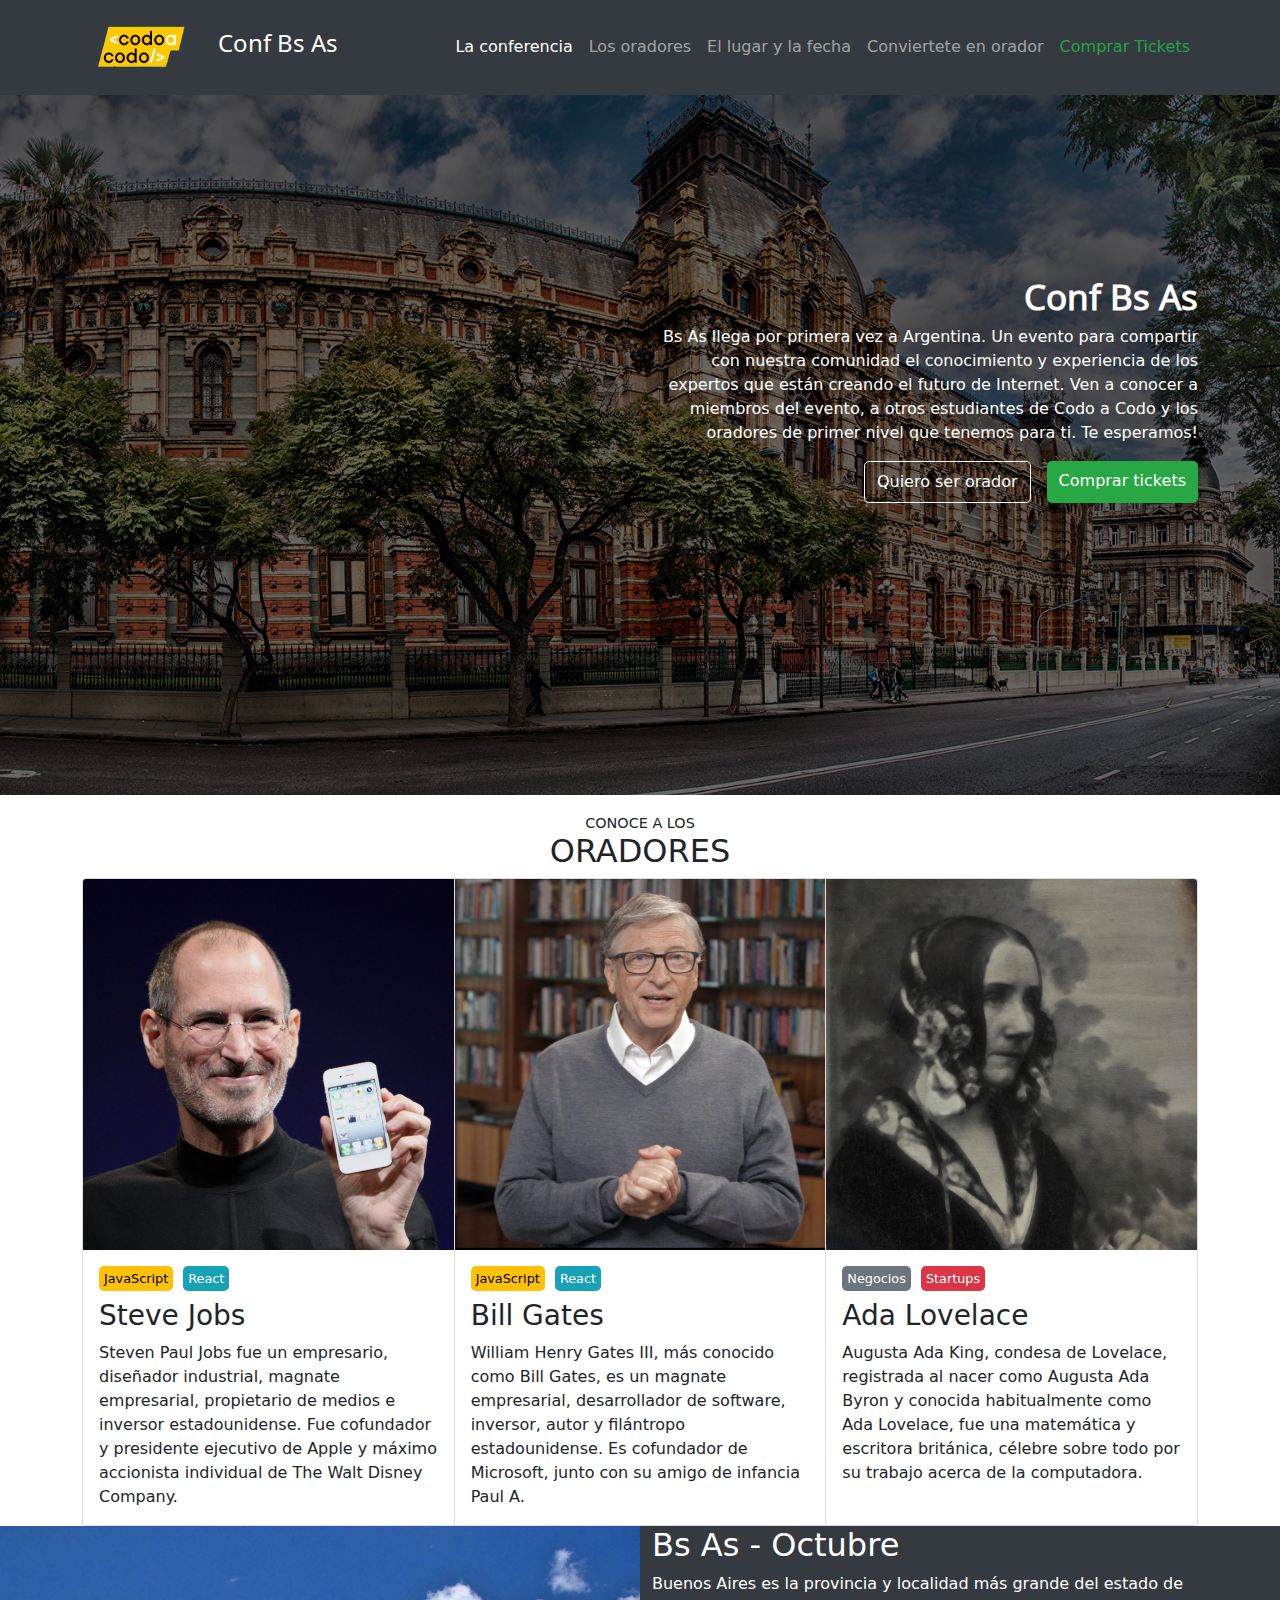
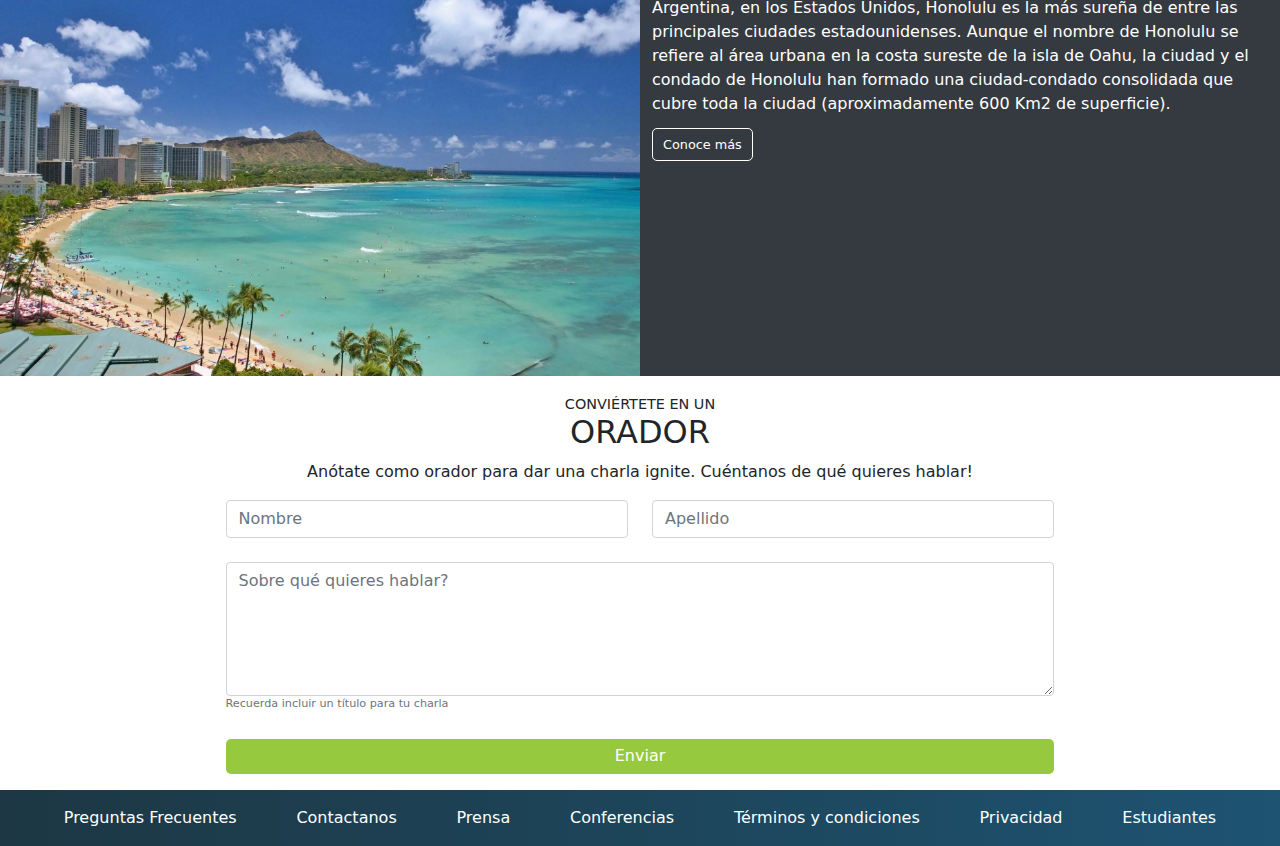
==== commit 9ed3a391: "Avance proyecto integrador" ====
--- a/index.html
+++ b/index.html
@@ -35,7 +35,7 @@
                     <a class="nav-link" href="#conviertete en orador">Conviertete en orador</a>
                   </li>    
                   <li class="nav-item">
-                    <a class="nav-link ancla-verde" href="#comprar tickets">Comprar Tickets</a>
+                    <a class="nav-link ancla-verde" href="./pages/comprarTickets.html">Comprar Tickets</a>
                   </li>                
                 </ul>
               </div>
@@ -53,7 +53,7 @@
                 </div>                               
                 <div class="row justify-content-end gap-3">
                     <a class="botonConf w-auto" href="">Quiero ser orador</a>
-                    <a class="botonConf_verde w-auto" href="">Comprar tickets</a>
+                    <a class="botonConf_verde w-auto" href="./pages/comprarTickets.html">Comprar tickets</a>
                 </div>
             </div>
         </section>
@@ -118,7 +118,7 @@
                  ORADOR
             </h2>
             <p class="text-center">Anótate como orador para dar una charla ignite. Cuéntanos de qué quieres hablar!</p>
-            <form class="col w-50 centrado" action="./pages/404.html" method="get">
+            <form class="col centrado" action="./pages/404.html" method="get">
                 <div class="row">
                     <div class="col">
                         <input class="form-control w-100" type="text" id="name" placeholder="Nombre" required>
@@ -133,7 +133,7 @@
                 </div>
                 <p class="p_form">Recuerda incluir un título para tu charla</p>
                 <div>
-                    <input class="boton_enviar w-100" type="submit" value="Enviar" >
+                    <input class="boton_enviar w-100" type="submit" value="Enviar">
                 </div>
 
             </form>
--- a/css/estilos_bootstraps.css
+++ b/css/estilos_bootstraps.css
@@ -14,10 +14,6 @@
     color: white;
     font-family: 'Noto Sans Shavian', sans-serif;
     font-size: 1.5rem;
-}
-
-.navbar-dark .navbar-nav .nav-link.ancla-verde{
-    color: rgb(37, 163, 66);
 }
 
 .img-header{
@@ -37,12 +33,20 @@
     font-weight:600;
 }
 
+.h_comprar{
+    height: 97px;
+}
+
 .botonConf{
     color: white;
     text-decoration: none;
     border:solid thin white;
     border-radius: 5px;
     padding: 8px 12px;
+}
+
+.navbar-dark .navbar-nav .nav-link.ancla-verde{
+    color: rgb(37, 163, 66);
 }
 
 .botonConf_verde{
@@ -147,6 +151,22 @@
     border: none;
 }
 
+.div-404{
+    height: 54vh;
+}
+
+.sec_comprar{
+    width: 66%;
+}
+
+.card:hover {
+    border-width: 4px;
+}
+
+form{
+    width: 66%;
+}
+
 footer{
     background-image: linear-gradient(to right, #1d3744, #1d3e4f, #1d455a, #1d4c66, #1e5372); 
     height: auto;
